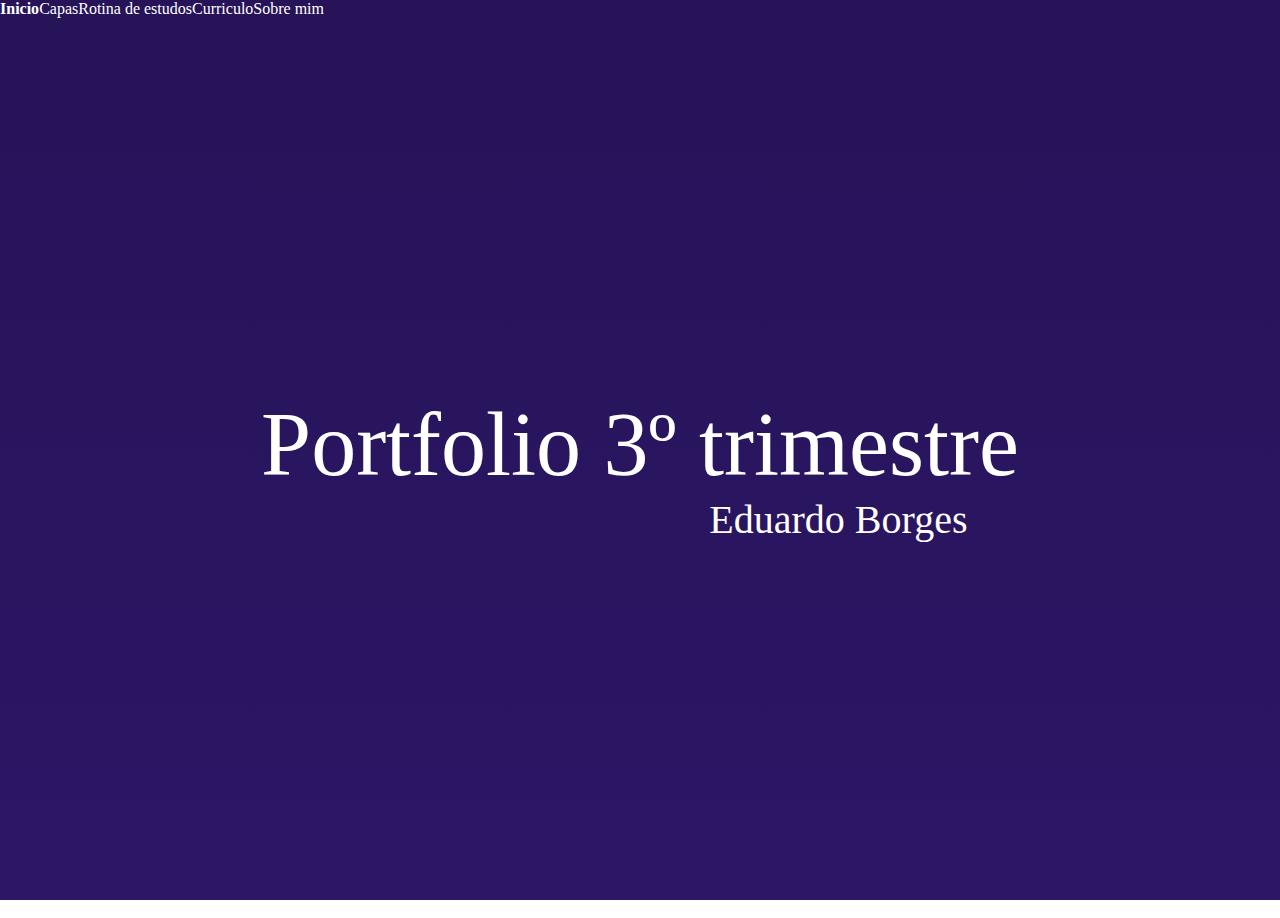
==== index.html @ 1d3f3b94 "first commit" ====
<!DOCTYPE html>
<html lang="pt-br">
  <head>
    <meta charset="UTF-8" />
    <meta name="viewport" content="width=device-width, initial-scale=1.0" />
    <title>Inicio</title>
    <link rel="stylesheet" href="style.css" />
  </head>
  <body>
    <header>
        <nav class="navbar">
            <p><b>Inicio</b></p>
            <p>Capas</p>
            <p>Rotina de estudos</p>
            <p>Curriculo</p>
            <p>Sobre mim</p>
        </nav>
    </header>
    <div class="titulo-principal">
      <p id="title-index" >Portfolio 3º trimestre</p>
      <p id="nome-title" >Eduardo Borges</p >
    </div>
  </body>
</html>
---- style.css ----
*{
    margin: 0; 
}
body{
    background-image: linear-gradient(#261358, #2D1666);
    background-repeat: no-repeat;
    height: 100vh;
    background-size: cover;
    color: #ffff;
}
.titulo-principal{
    display: flex;
    flex-direction: column;
    text-align: center;
    height: 100vh;
    
    justify-content: center;
    align-items: center;
    margin: auto;
}
#title-index{
    font-size: 90px;
}
#nome-title{
    font-size: 40px;
    text-align: end;
    margin-left: 31%;
}
.navbar{
    display: flex;
    flex-direction: row;
}
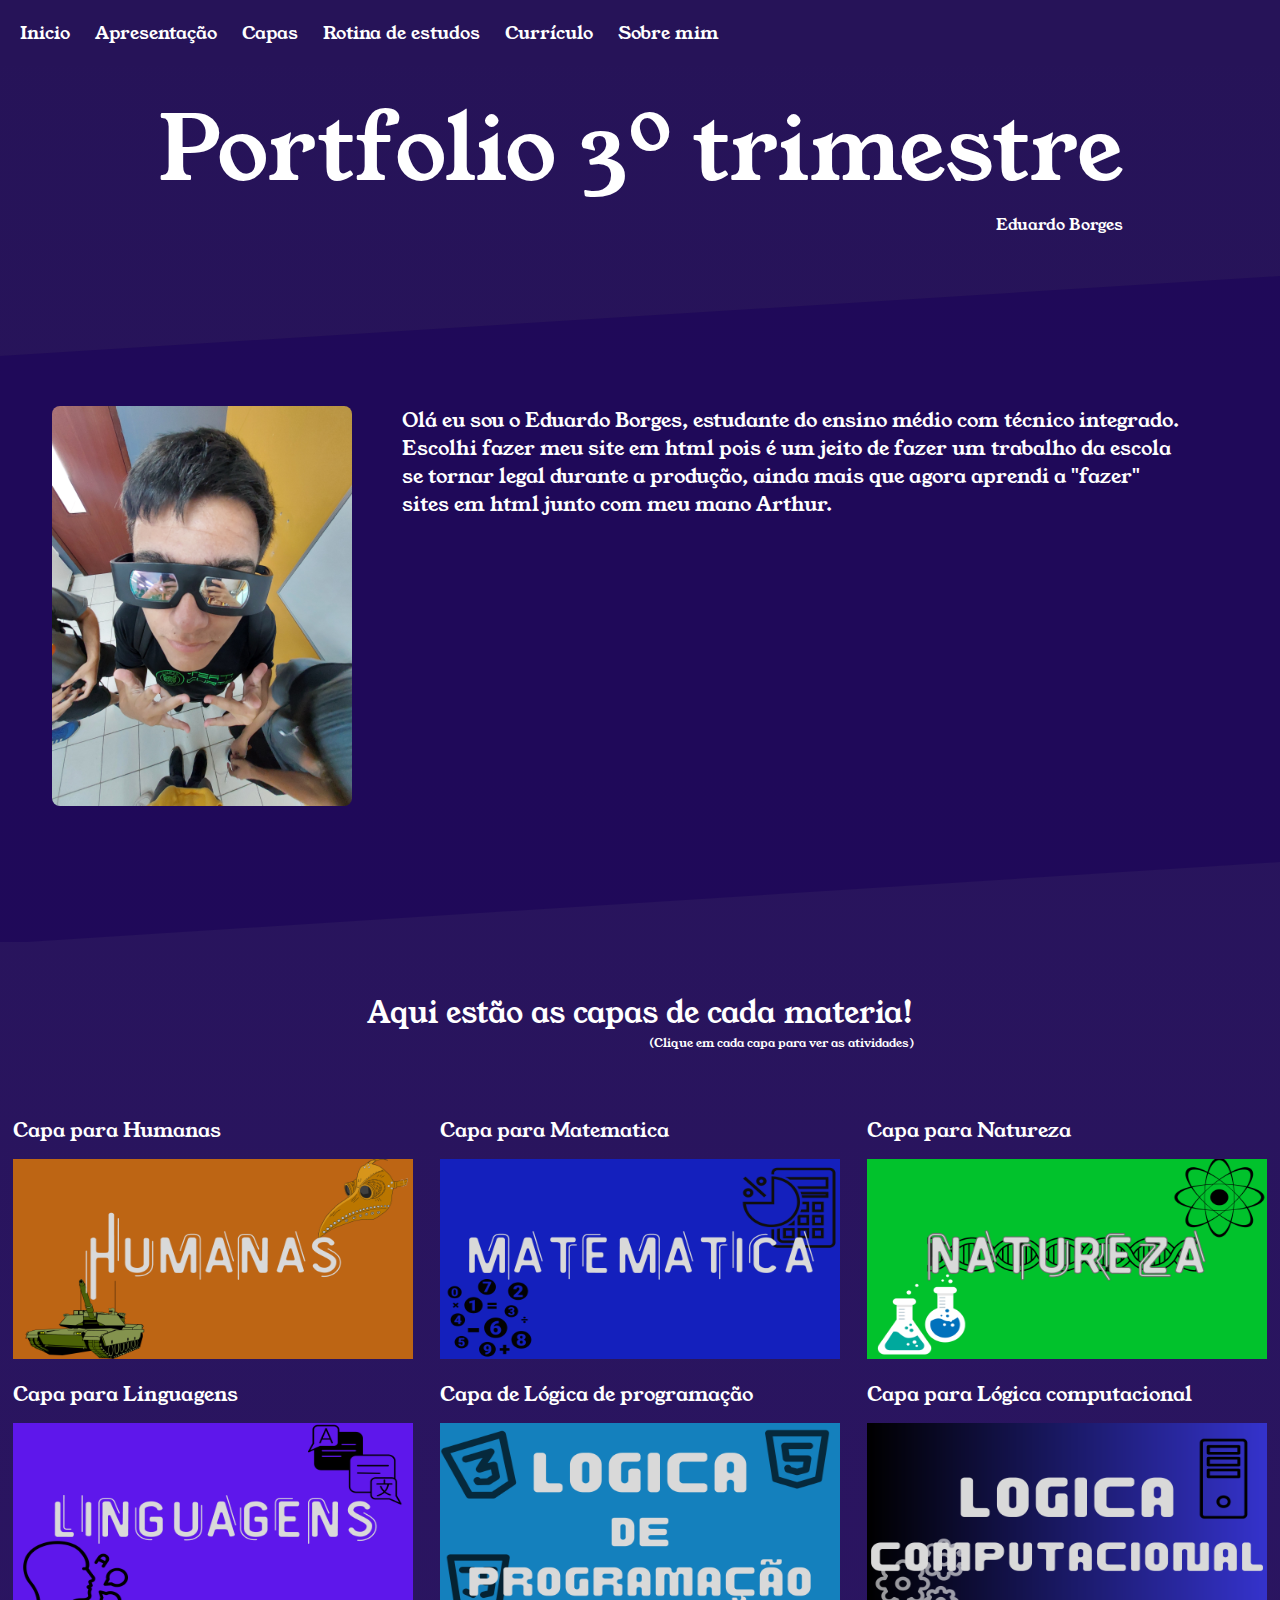
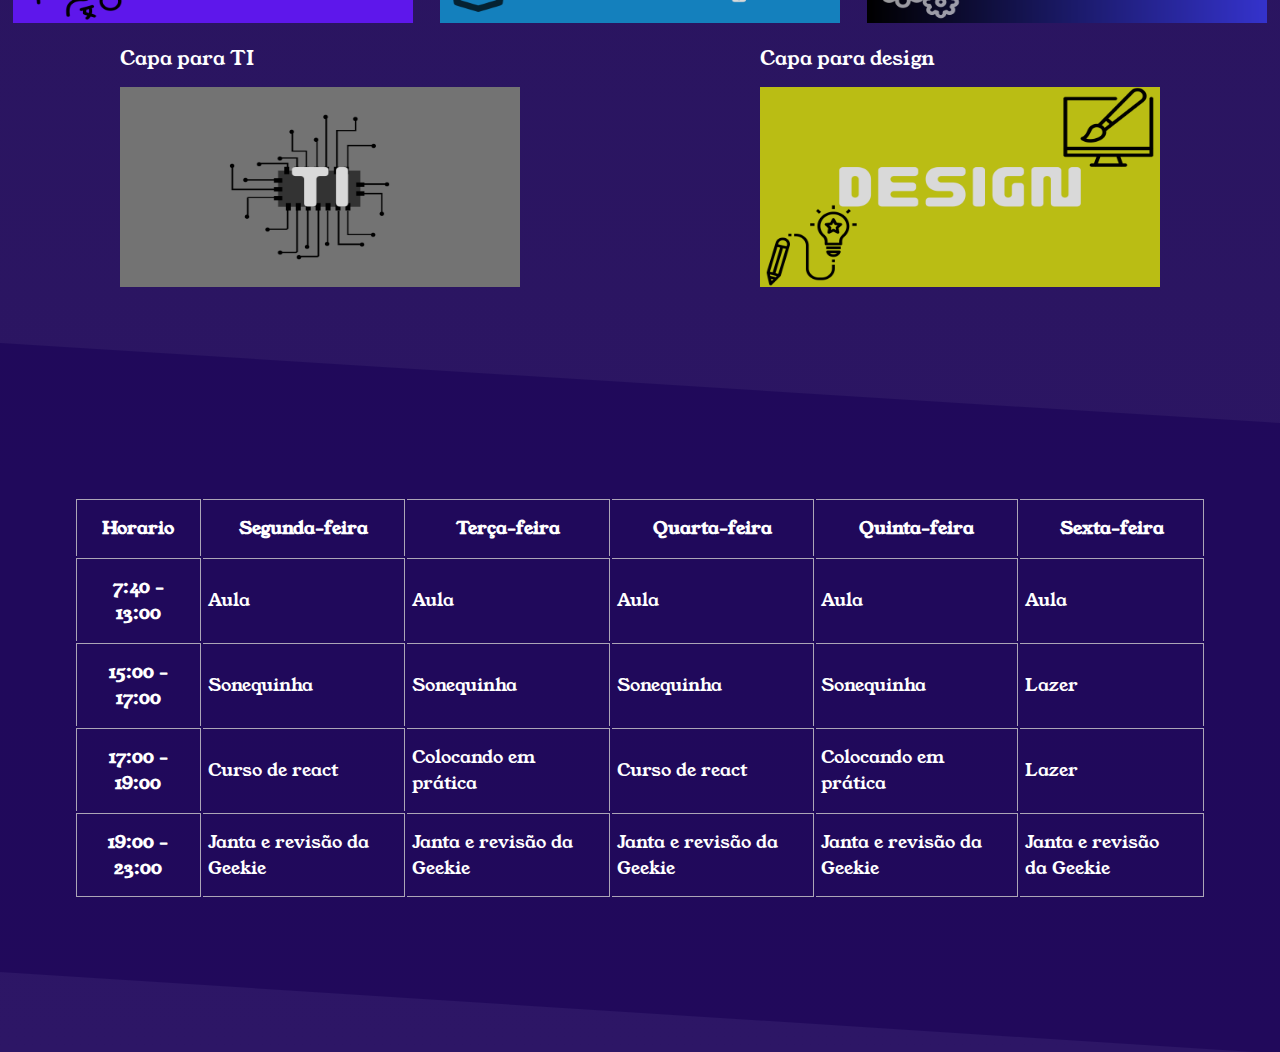
==== commit 34b36d09: "esqueleto pronto" ====
--- a/index.html
+++ b/index.html
@@ -4,21 +4,154 @@
     <meta charset="UTF-8" />
     <meta name="viewport" content="width=device-width, initial-scale=1.0" />
     <title>Inicio</title>
-    <link rel="stylesheet" href="style.css" />
+    <link rel="stylesheet" href="./css/style.css" />
   </head>
   <body>
     <header>
-        <nav class="navbar">
-            <p><b>Inicio</b></p>
-            <p>Capas</p>
-            <p>Rotina de estudos</p>
-            <p>Curriculo</p>
-            <p>Sobre mim</p>
-        </nav>
+      <nav class="navbar">
+        <p><a href="#">Inicio</a></p>
+        <p><a href="#apresentacao">Apresentação</a></p>
+        <p><a href="#capa">Capas</a></p>
+        <p><a href="#rotina">Rotina de estudos</a></p>
+        <p><a href="#">Currículo</a></p>
+        <p><a href="#">Sobre mim</a></p>
+      </nav>
     </header>
     <div class="titulo-principal">
-      <p id="title-index" >Portfolio 3º trimestre</p>
-      <p id="nome-title" >Eduardo Borges</p >
+      <p id="title-index">Portfolio 3º trimestre</p>
+      <p id="nome-title">Eduardo Borges</p>
     </div>
+    <div class="triangle-bottom-right"></div>
+    <div class="bg-triangulo">
+    <div id="apresentacao">
+      <div >
+        <p>
+          Olá eu sou o Eduardo Borges, estudante do ensino médio com técnico
+          integrado. <br />
+          Escolhi fazer meu site em html pois é um jeito de fazer um trabalho da
+          escola <br />
+          se tornar legal durante a produção, ainda mais que agora aprendi a
+          "fazer" <br />sites em html junto com meu mano Arthur.
+        </p>
+      </div>
+      
+      <div>
+        <img
+          id="minha_foto"
+          src="\img\minha_foto.jpg"
+          height="400"
+          width="300"
+        />
+      </div>
+    </div>
+  </div>
+  <div class="triangle-top-left"></div>
+  <div id="capa">
+    <div class="titulo_capa">
+      <p>Aqui estão as capas de cada materia!</p>
+      <p id="subtitulo"> (Clique em cada capa para ver as atividades) </p>
+    </div>
+    <div class="box">
+      <div>
+        <p>Capa para Humanas</p>
+        <img src="\img\humanas.png" id="capas" height="200" width="400" />
+      </div>
+      <div>
+        <p>Capa para Matematica</p>
+        <img src="\img\matematica.png" id="capas" height="200" width="400" />
+      </div>
+      <div>
+        <p>Capa para Natureza</p>
+        <img src="\img\natureza.png" id="capas" height="200" width="400" />
+      </div>
+    </div>
+    <div class="box">
+      <div>
+        <p id="linguagens">Capa para Linguagens</p>
+        <img src="\img\linguagens.png" id="capas" height="200" width="400" />
+      </div>
+      <div>
+        <p>Capa de Lógica de programação</p>
+        <img
+          src="\img\logica_program.png"
+          id="capas"
+          height="200"
+          width="400"
+        />
+      </div>
+      <div>
+        <p>Capa para Lógica computacional</p>
+        <img src="\img\logica_cpu.png" id="capas" height="200" width="400" />
+      </div>
+    </div>
+
+    <div class="box">
+      <div id="ultima">
+        <p>Capa para TI</p>
+        <img src="\img\ti.png" id="capas" height="200" width="400" />
+      </div>
+      <div>
+        <p>Capa para design</p>
+        <img src="\img\design.png" id="capas" height="200" width="400" />
+      </div>
+    </div>
+  </div>
+  <div class="triangle-bottom-left"></div>
+    <div class="bg-triangulo">
+    <div class="tabela" id="rotina">
+      <table>
+        <thead>
+          <tr>
+            <th id="horario">Horario</th>
+            <th id="dia">Segunda-feira</th>
+            <th id="dia" >Terça-feira</th>
+            <th id="dia" >Quarta-feira</th>
+            <th id="dia" >Quinta-feira</th>
+            <th id="dia" >Sexta-feira</th>
+          </tr>
+        </thead>
+        <tbody>
+          <tr>
+            <th >7:40 - 13:00</th>
+            <td >Aula</td>
+            <td >Aula</td>
+            <td >Aula</td>
+            <td >Aula</td>
+            <td class="conteudo">Aula</td>
+          </tr>
+          <tr>
+            <th >15:00 - 17:00</th>
+            <td >Sonequinha</td>
+            <td >Sonequinha</td>
+            <td >Sonequinha</td>
+            <td >Sonequinha</td>
+            <td class="conteudo">Lazer</td>
+          </tr>
+          <tr>
+            <th >17:00 - 19:00</th>
+            <td >Curso de react</td>
+            <td >Colocando em prática</td>
+            <td >Curso de react</td>
+            <td >Colocando em prática</td>
+            <td class="conteudo">Lazer</td>
+          </tr>
+          <tr>
+            <th class="horas" >19:00 - 23:00</th>
+            <td id="conteudo" >Janta e revisão da Geekie</td>
+            <td id="conteudo" >Janta e revisão da Geekie</td>
+            <td id="conteudo" >Janta e revisão da Geekie</td>
+            <td id="conteudo" >Janta e revisão da Geekie</td>
+            <td id="conteudo" >Janta e revisão da Geekie</td>
+          </tr>
+        </tbody>
+      </table>
+    </div>
+  </div>
+
+  <div class="triangle-top-rigth"></div>
+  
+  
+  
+    
   </body>
 </html>
--- a/css/style.css
+++ b/css/style.css
@@ -0,0 +1,61 @@
+@import url('https://fonts.googleapis.com/css2?family=Young+Serif&display=swap');
+@import url(rotina.css);
+@import url(util.css);
+@import url(capas.css);
+@import url(triangulos.css);
+body{
+    font-family: 'Young Serif', serif;
+    background-image: linear-gradient(#261358, #2D1666);
+    background-repeat: no-repeat;
+    height: 100%;
+    background-size: cover;
+    color: #ffff;
+    width: 100vw;
+    overflow-x: hidden;
+}
+.titulo-principal{
+    font-family: 'Young Serif', serif;
+    text-align: center;
+    width: fit-content;
+    
+    margin: 20px auto 40px auto;
+}
+#apresentacao{
+    display: flex;
+    flex-direction: row-reverse;
+    width: fit-content;
+    margin: 0 auto  ;
+
+}
+#apresentacao img {
+    margin-right: 20%;
+    border-radius: 8px;
+}
+#apresentacao p {
+   font-size: 20px;
+   margin: 0 50px;
+}
+#title-index{
+    font-size: 90px;
+    
+}
+#nome-title{
+    font-family: 'Young Serif', serif;
+    text-align: end;
+}
+
+.navbar{
+    background-color: #261358;
+    display: flex;
+    flex-direction: row;
+    
+}
+nav p {
+    margin: 20px 5px 20px 20px;
+    font-size: 18px;
+}
+header{
+    position: sticky;
+    top: 0;
+
+}
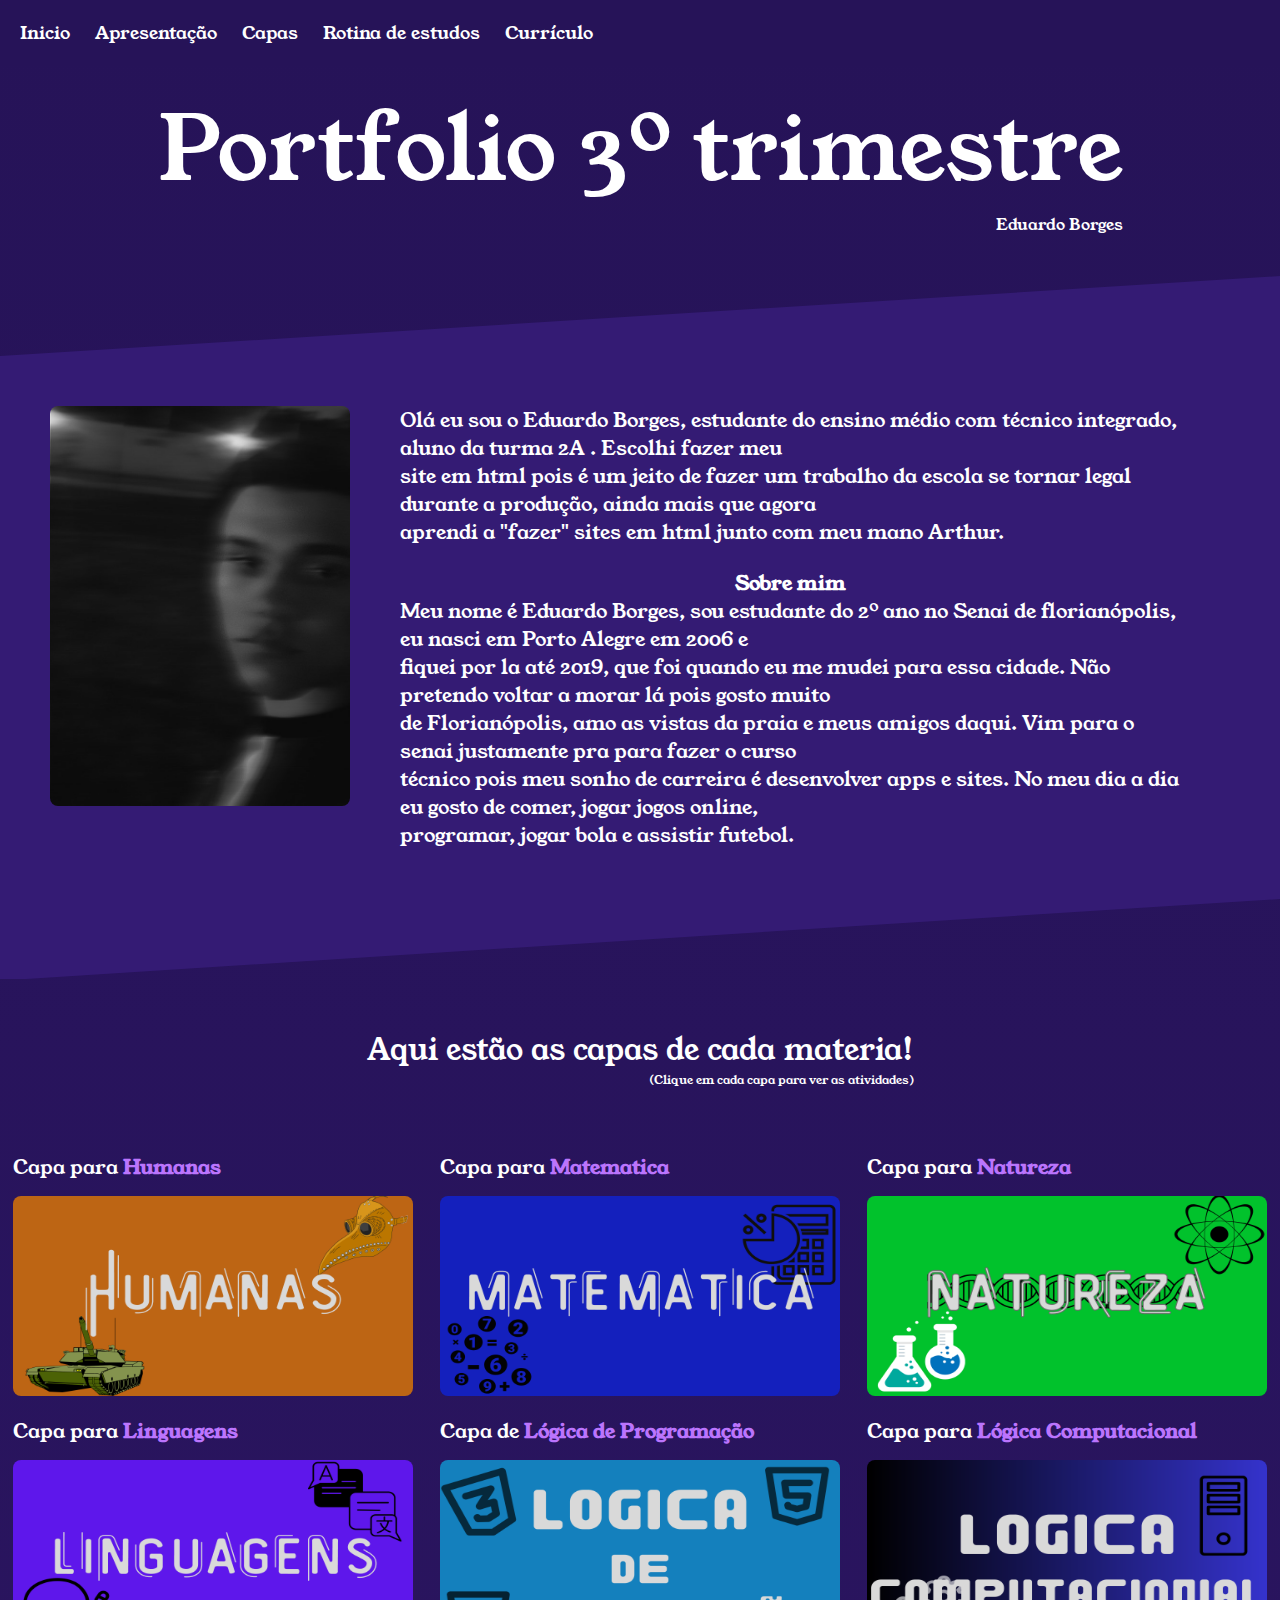
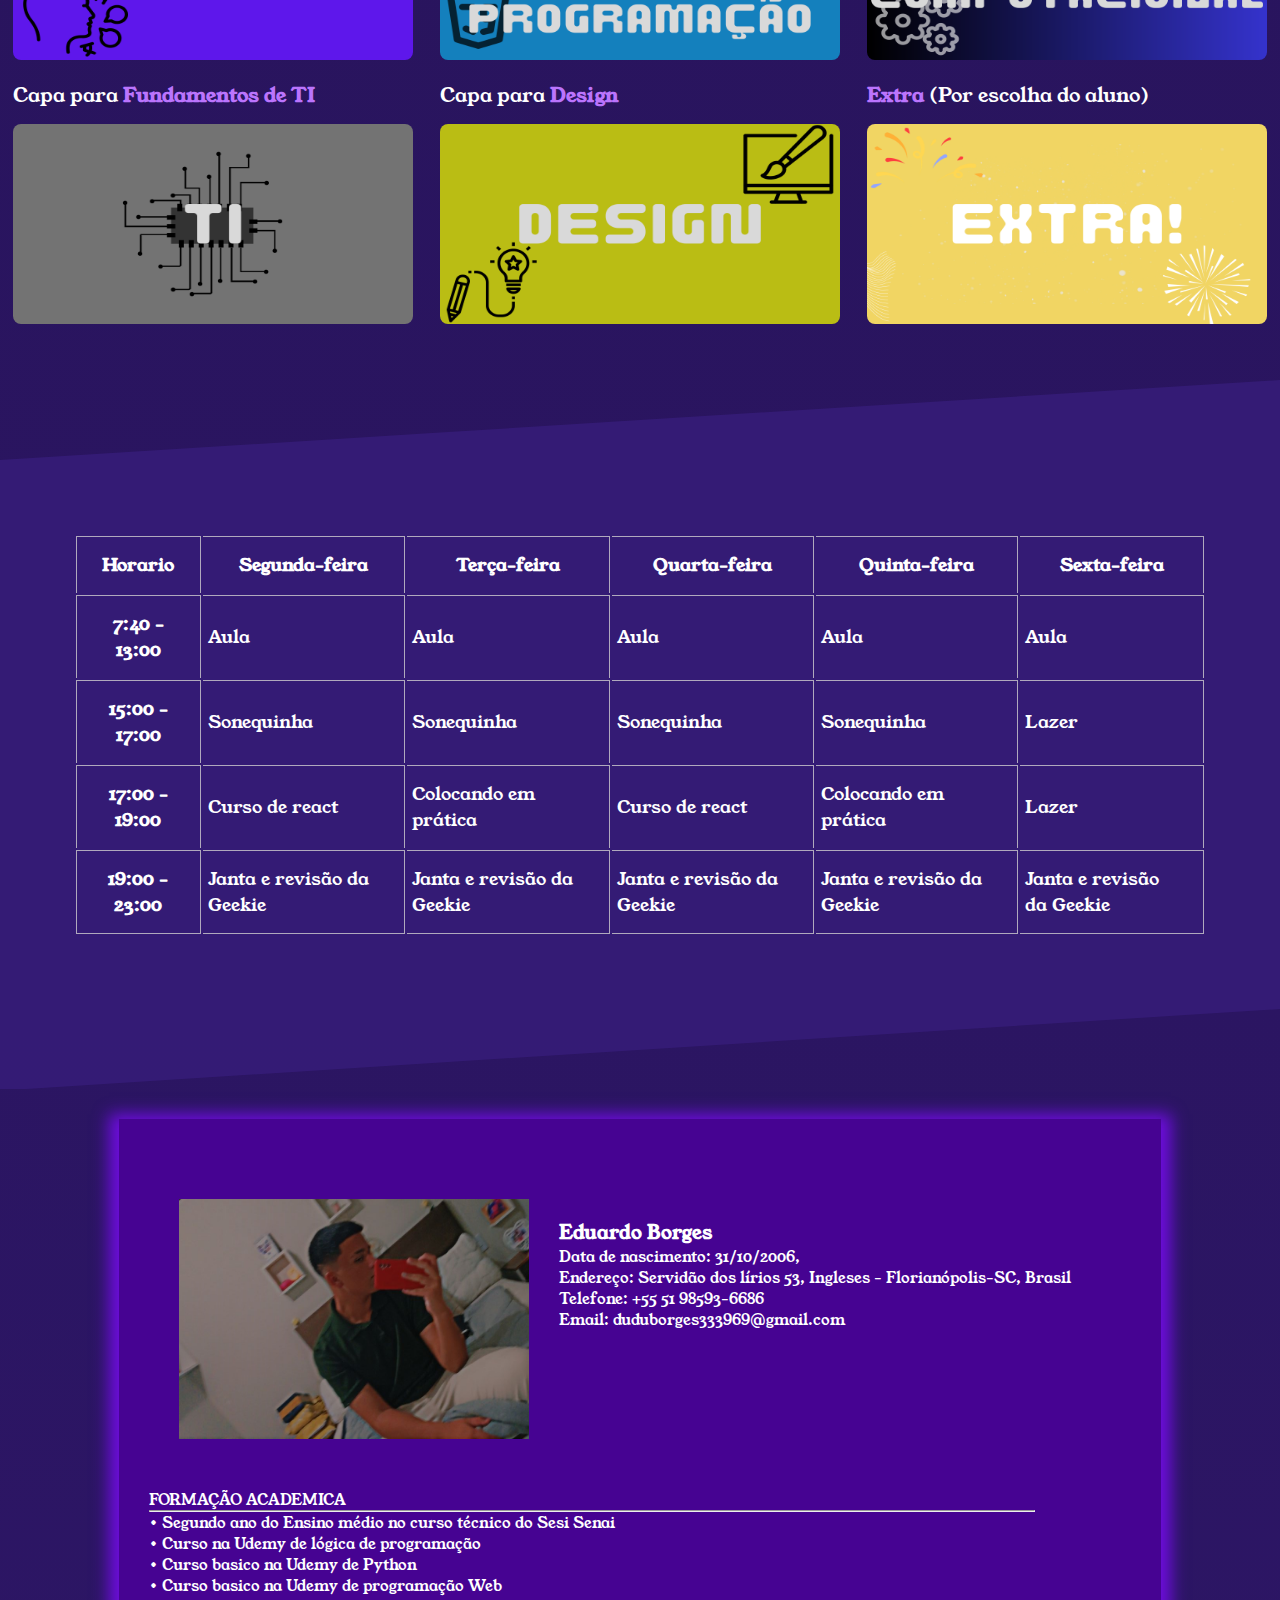
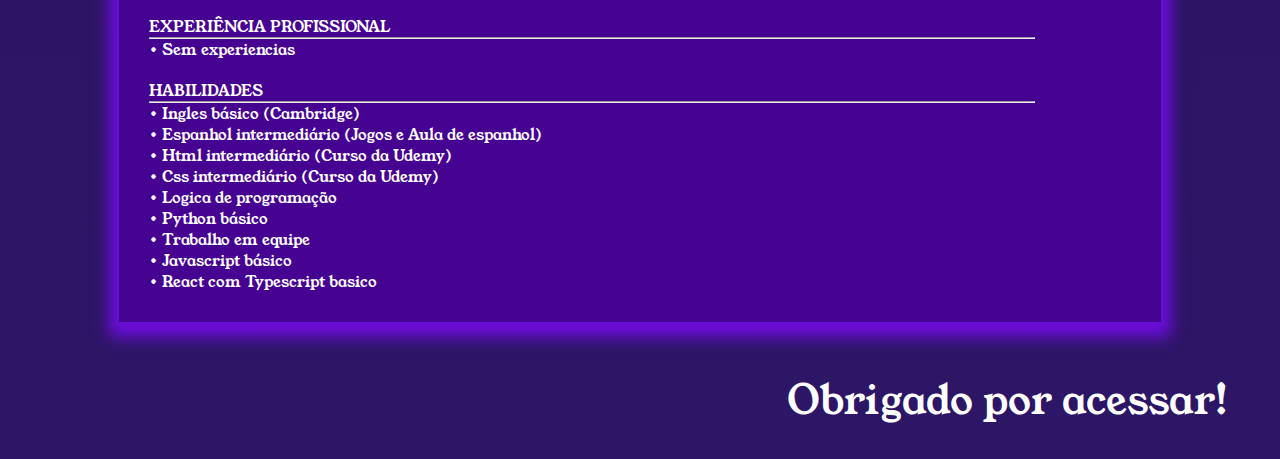
==== commit 6541389a: "falta so os trabalhos" ====
--- a/index.html
+++ b/index.html
@@ -1,51 +1,70 @@
 <!DOCTYPE html>
 <html lang="pt-br">
-  <head>
-    <meta charset="UTF-8" />
-    <meta name="viewport" content="width=device-width, initial-scale=1.0" />
-    <title>Inicio</title>
-    <link rel="stylesheet" href="./css/style.css" />
-  </head>
-  <body>
-    <header>
-      <nav class="navbar">
-        <p><a href="#">Inicio</a></p>
-        <p><a href="#apresentacao">Apresentação</a></p>
-        <p><a href="#capa">Capas</a></p>
-        <p><a href="#rotina">Rotina de estudos</a></p>
-        <p><a href="#">Currículo</a></p>
-        <p><a href="#">Sobre mim</a></p>
-      </nav>
-    </header>
-    <div class="titulo-principal">
-      <p id="title-index">Portfolio 3º trimestre</p>
-      <p id="nome-title">Eduardo Borges</p>
-    </div>
-    <div class="triangle-bottom-right"></div>
-    <div class="bg-triangulo">
+
+<head>
+  <meta charset="UTF-8" />
+  <meta name="viewport" content="width=device-width, initial-scale=1.0" />
+  <title>Portfolio 3º Trimestre</title>
+  <link rel="stylesheet" href="./css/style.css" />
+</head>
+
+<body>
+  <header>
+    <nav class="navbar">
+      <p><a href="#">Inicio</a></p>
+      <p><a href="#apresentacao">Apresentação</a></p>
+      <p><a href="#capa">Capas</a></p>
+      <p><a href="#rotina">Rotina de estudos</a></p>
+      <p><a href="#curriculo">Currículo</a></p>
+
+    </nav>
+  </header>
+  <div class="titulo-principal">
+    <p id="title-index">Portfolio 3º trimestre</p>
+    <p id="nome-title">Eduardo Borges</p>
+  </div>
+  <div class="triangle-bottom-right"></div>
+  <div class="bg-triangulo">
     <div id="apresentacao">
-      <div >
+      <div>
         <p>
           Olá eu sou o Eduardo Borges, estudante do ensino médio com técnico
-          integrado. <br />
-          Escolhi fazer meu site em html pois é um jeito de fazer um trabalho da
-          escola <br />
-          se tornar legal durante a produção, ainda mais que agora aprendi a
-          "fazer" <br />sites em html junto com meu mano Arthur.
+          integrado, aluno da turma 2A .
+          Escolhi fazer meu <br>site em html pois é um jeito de fazer um trabalho da
+          escola
+          se tornar legal durante a produção, ainda mais que agora <br>aprendi a
+          "fazer" sites em html junto com meu mano Arthur.
         </p>
-      </div>
-      
-      <div>
-        <img
-          id="minha_foto"
-          src="\img\minha_foto.jpg"
-          height="400"
-          width="300"
-        />
-      </div>
-    </div>
+        <br>
+        <p id="bold-sobre"> <b>Sobre mim</b></p>
+
+        <p>
+          Meu nome é Eduardo Borges, sou estudante do 2º ano no Senai de florianópolis,
+          eu nasci em Porto Alegre em 2006 e <br>fiquei por la até 2019, que foi quando eu me mudei para essa cidade.
+          Não pretendo voltar a morar lá pois gosto muito <br>de Florianópolis, amo as vistas da praia e meus amigos
+          daqui.
+          Vim para o senai justamente pra para fazer o curso <br> técnico pois meu sonho de carreira é desenvolver
+          apps
+          e sites.
+          No meu dia a dia eu gosto de comer, jogar jogos online, <br>programar, jogar bola e assistir futebol.
+        </p>
+      </div>
+
+      <div>
+        <img id="minha_foto" src="\img\foto_sobremim.jpg" height="400" width="300" />
+      </div>
+    </div>
+
+
+
+
+
+
+
+  </div>
   </div>
   <div class="triangle-top-left"></div>
+
   <div id="capa">
     <div class="titulo_capa">
       <p>Aqui estão as capas de cada materia!</p>
@@ -53,105 +72,183 @@
     </div>
     <div class="box">
       <div>
-        <p>Capa para Humanas</p>
-        <img src="\img\humanas.png" id="capas" height="200" width="400" />
-      </div>
-      <div>
-        <p>Capa para Matematica</p>
-        <img src="\img\matematica.png" id="capas" height="200" width="400" />
-      </div>
-      <div>
-        <p>Capa para Natureza</p>
-        <img src="\img\natureza.png" id="capas" height="200" width="400" />
+        <a href="./pages/humanas.html">
+
+          <p>Capa para <b>Humanas</b></p>
+          <img src="\img\humanas.png" id="capas" height="200" width="400" />
+        </a>
+      </div>
+      <div>
+        <a href="./pages/matematica.html">
+
+          <p>Capa para <b>Matematica</b></p>
+          <img src="\img\matematica.png" id="capas" height="200" width="400" />
+        </a>
+      </div>
+      <div><a href="./pages/natureza.html">
+          <p>Capa para <b>Natureza</b></p>
+          <img src="\img\natureza.png" id="capas" height="200" width="400" />
+        </a>
       </div>
     </div>
     <div class="box">
       <div>
-        <p id="linguagens">Capa para Linguagens</p>
-        <img src="\img\linguagens.png" id="capas" height="200" width="400" />
-      </div>
-      <div>
-        <p>Capa de Lógica de programação</p>
-        <img
-          src="\img\logica_program.png"
-          id="capas"
-          height="200"
-          width="400"
-        />
-      </div>
-      <div>
-        <p>Capa para Lógica computacional</p>
-        <img src="\img\logica_cpu.png" id="capas" height="200" width="400" />
+        <a href="./pages/linguagens.html">
+          <p id="linguagens">Capa para <b>Linguagens</b></p>
+          <img src="\img\linguagens.png" id="capas" height="200" width="400" />
+        </a>
+      </div>
+      <div>
+        <a href="./pages/tecnico.html">
+
+          <p>Capa de <b>Lógica de Programação</b></p>
+          <img src="\img\logica_program.png" id="capas" height="200" width="400" />
+        </a>
+      </div>
+      <div>
+        <a href="./pages/tecnico.html">
+
+          <p>Capa para <b>Lógica Computacional</b></p>
+          <img src="\img\logica_cpu.png" id="capas" height="200" width="400" />
+        </a>
       </div>
     </div>
 
     <div class="box">
       <div id="ultima">
-        <p>Capa para TI</p>
-        <img src="\img\ti.png" id="capas" height="200" width="400" />
-      </div>
-      <div>
-        <p>Capa para design</p>
-        <img src="\img\design.png" id="capas" height="200" width="400" />
-      </div>
-    </div>
-  </div>
-  <div class="triangle-bottom-left"></div>
-    <div class="bg-triangulo">
+        <a href="./pages/tecnico.html">
+
+          <p>Capa para <b>Fundamentos de TI</b></p>
+          <img src="\img\ti.png" id="capas" height="200" width="400" />
+        </a>
+      </div>
+      <div>
+        <a href="./pages/tecnico.html">
+
+          <p>Capa para <b>Design</b></p>
+          <img src="\img\design.png" id="capas" height="200" width="400" />
+        </a>
+      </div>
+      <div>
+        <a href="./pages/extra.html">
+          <p><b>Extra</b> (Por escolha do aluno)</p>
+          <img src="\img\extra.png" id="capas" height="200" width="400" />
+        </a>
+      </div>
+    </div>
+  </div>
+  <div class="triangle-bottom-right"></div>
+  <div class="bg-triangulo">
     <div class="tabela" id="rotina">
       <table>
         <thead>
           <tr>
             <th id="horario">Horario</th>
             <th id="dia">Segunda-feira</th>
-            <th id="dia" >Terça-feira</th>
-            <th id="dia" >Quarta-feira</th>
-            <th id="dia" >Quinta-feira</th>
-            <th id="dia" >Sexta-feira</th>
+            <th id="dia">Terça-feira</th>
+            <th id="dia">Quarta-feira</th>
+            <th id="dia">Quinta-feira</th>
+            <th id="dia">Sexta-feira</th>
           </tr>
         </thead>
         <tbody>
           <tr>
-            <th >7:40 - 13:00</th>
-            <td >Aula</td>
-            <td >Aula</td>
-            <td >Aula</td>
-            <td >Aula</td>
+            <th>7:40 - 13:00</th>
+            <td>Aula</td>
+            <td>Aula</td>
+            <td>Aula</td>
+            <td>Aula</td>
             <td class="conteudo">Aula</td>
           </tr>
           <tr>
-            <th >15:00 - 17:00</th>
-            <td >Sonequinha</td>
-            <td >Sonequinha</td>
-            <td >Sonequinha</td>
-            <td >Sonequinha</td>
+            <th>15:00 - 17:00</th>
+            <td>Sonequinha</td>
+            <td>Sonequinha</td>
+            <td>Sonequinha</td>
+            <td>Sonequinha</td>
             <td class="conteudo">Lazer</td>
           </tr>
           <tr>
-            <th >17:00 - 19:00</th>
-            <td >Curso de react</td>
-            <td >Colocando em prática</td>
-            <td >Curso de react</td>
-            <td >Colocando em prática</td>
+            <th>17:00 - 19:00</th>
+            <td>Curso de react</td>
+            <td>Colocando em prática</td>
+            <td>Curso de react</td>
+            <td>Colocando em prática</td>
             <td class="conteudo">Lazer</td>
           </tr>
           <tr>
-            <th class="horas" >19:00 - 23:00</th>
-            <td id="conteudo" >Janta e revisão da Geekie</td>
-            <td id="conteudo" >Janta e revisão da Geekie</td>
-            <td id="conteudo" >Janta e revisão da Geekie</td>
-            <td id="conteudo" >Janta e revisão da Geekie</td>
-            <td id="conteudo" >Janta e revisão da Geekie</td>
+            <th class="horas">19:00 - 23:00</th>
+            <td id="conteudo">Janta e revisão da Geekie</td>
+            <td id="conteudo">Janta e revisão da Geekie</td>
+            <td id="conteudo">Janta e revisão da Geekie</td>
+            <td id="conteudo">Janta e revisão da Geekie</td>
+            <td id="conteudo">Janta e revisão da Geekie</td>
           </tr>
         </tbody>
       </table>
     </div>
   </div>
 
-  <div class="triangle-top-rigth"></div>
-  
-  
-  
-    
-  </body>
-</html>
+  <div class="triangle-top-left"></div>
+
+  <div id="curriculo">
+    <div class="curriculo">
+      <div class="perfil">
+        <img src="\img\foto_curriculo.jpg" width="350" height="240" id="foto_curriculo">
+        <div class="info_curriculo">
+          <p id="nome_curriculo">Eduardo Borges</p>
+          <p>Data de nascimento: 31/10/2006, <b id="idade"></b> </p>
+          <p>Endereço: Servidão dos lírios 53, Ingleses - Florianópolis-SC, Brasil</p>
+          <p>Telefone: +55 51 98593-6686</p>
+          <p>Email: duduborges333969@gmail.com</p>
+        </div>
+      </div>
+
+      <div class="formacao">
+        <p id="titulo_formacao">FORMAÇÃO ACADEMICA</p>
+        <hr style="width:90%;text-align:left;margin-left:0">
+        <div id="info_formacao">
+          <p>• Segundo ano do Ensino médio no curso técnico do Sesi Senai </p>
+
+          <p>• Curso na Udemy de lógica de programação </p>
+
+          <p>• Curso basico na Udemy de Python </p>
+
+          <p>• Curso basico na Udemy de programação Web </p>
+
+        </div>
+        <div class="experiencia_prof">
+          <p id="titulo_experiencia">EXPERIÊNCIA PROFISSIONAL</p>
+          <hr style="width:90%;text-align:left;margin-left:0">
+          <p>• Sem experiencias </p>
+        </div>
+        <div class="habilidades">
+          <p id="titulo_habilidades">HABILIDADES</p>
+          <hr style="width:90%;text-align:left;margin-left:0">
+          <div id="info_habilidades">
+            <p>• Ingles básico (Cambridge)</p>
+            <p>• Espanhol intermediário (Jogos e Aula de espanhol)</p>
+            <p>• Html intermediário (Curso da Udemy)</p>
+            <p>• Css intermediário (Curso da Udemy)</p>
+            <p>• Logica de programação</p>
+            <p>• Python básico </p>
+            <p>• Trabalho em equipe</p>
+            <p>• Javascript básico</p>
+            <p>• React com Typescript basico</p>
+          </div>
+        </div>
+      </div>
+    </div>
+
+    <p style="
+      font-size: 40px;
+      text-align: end;
+      margin-right: 50px;
+      padding-bottom: 30px;
+      "> Obrigado por acessar! </p>
+
+
+
+</body>
+
+</html>--- a/css/style.css
+++ b/css/style.css
@@ -3,7 +3,10 @@
 @import url(util.css);
 @import url(capas.css);
 @import url(triangulos.css);
-body{
+@import url(curriculo.css);
+@import url(sobre.css);
+
+body {
     font-family: 'Young Serif', serif;
     background-image: linear-gradient(#261358, #2D1666);
     background-repeat: no-repeat;
@@ -13,49 +16,63 @@
     width: 100vw;
     overflow-x: hidden;
 }
-.titulo-principal{
+
+li {
+    text-align: center;
+    margin: auto;
+    margin-top: 200px;
+}
+
+.titulo-principal {
     font-family: 'Young Serif', serif;
     text-align: center;
     width: fit-content;
-    
+
     margin: 20px auto 40px auto;
 }
-#apresentacao{
+
+#apresentacao {
     display: flex;
     flex-direction: row-reverse;
     width: fit-content;
-    margin: 0 auto  ;
+    margin: 0 auto;
 
 }
+
 #apresentacao img {
     margin-right: 20%;
     border-radius: 8px;
 }
+
 #apresentacao p {
-   font-size: 20px;
-   margin: 0 50px;
+    font-size: 20px;
+    margin: 0 50px;
 }
-#title-index{
+
+#title-index {
     font-size: 90px;
-    
+
 }
-#nome-title{
+
+#nome-title {
     font-family: 'Young Serif', serif;
     text-align: end;
 }
 
-.navbar{
+.navbar {
     background-color: #261358;
     display: flex;
     flex-direction: row;
-    
+
 }
+
 nav p {
     margin: 20px 5px 20px 20px;
     font-size: 18px;
 }
-header{
+
+header {
     position: sticky;
     top: 0;
 
-}
+}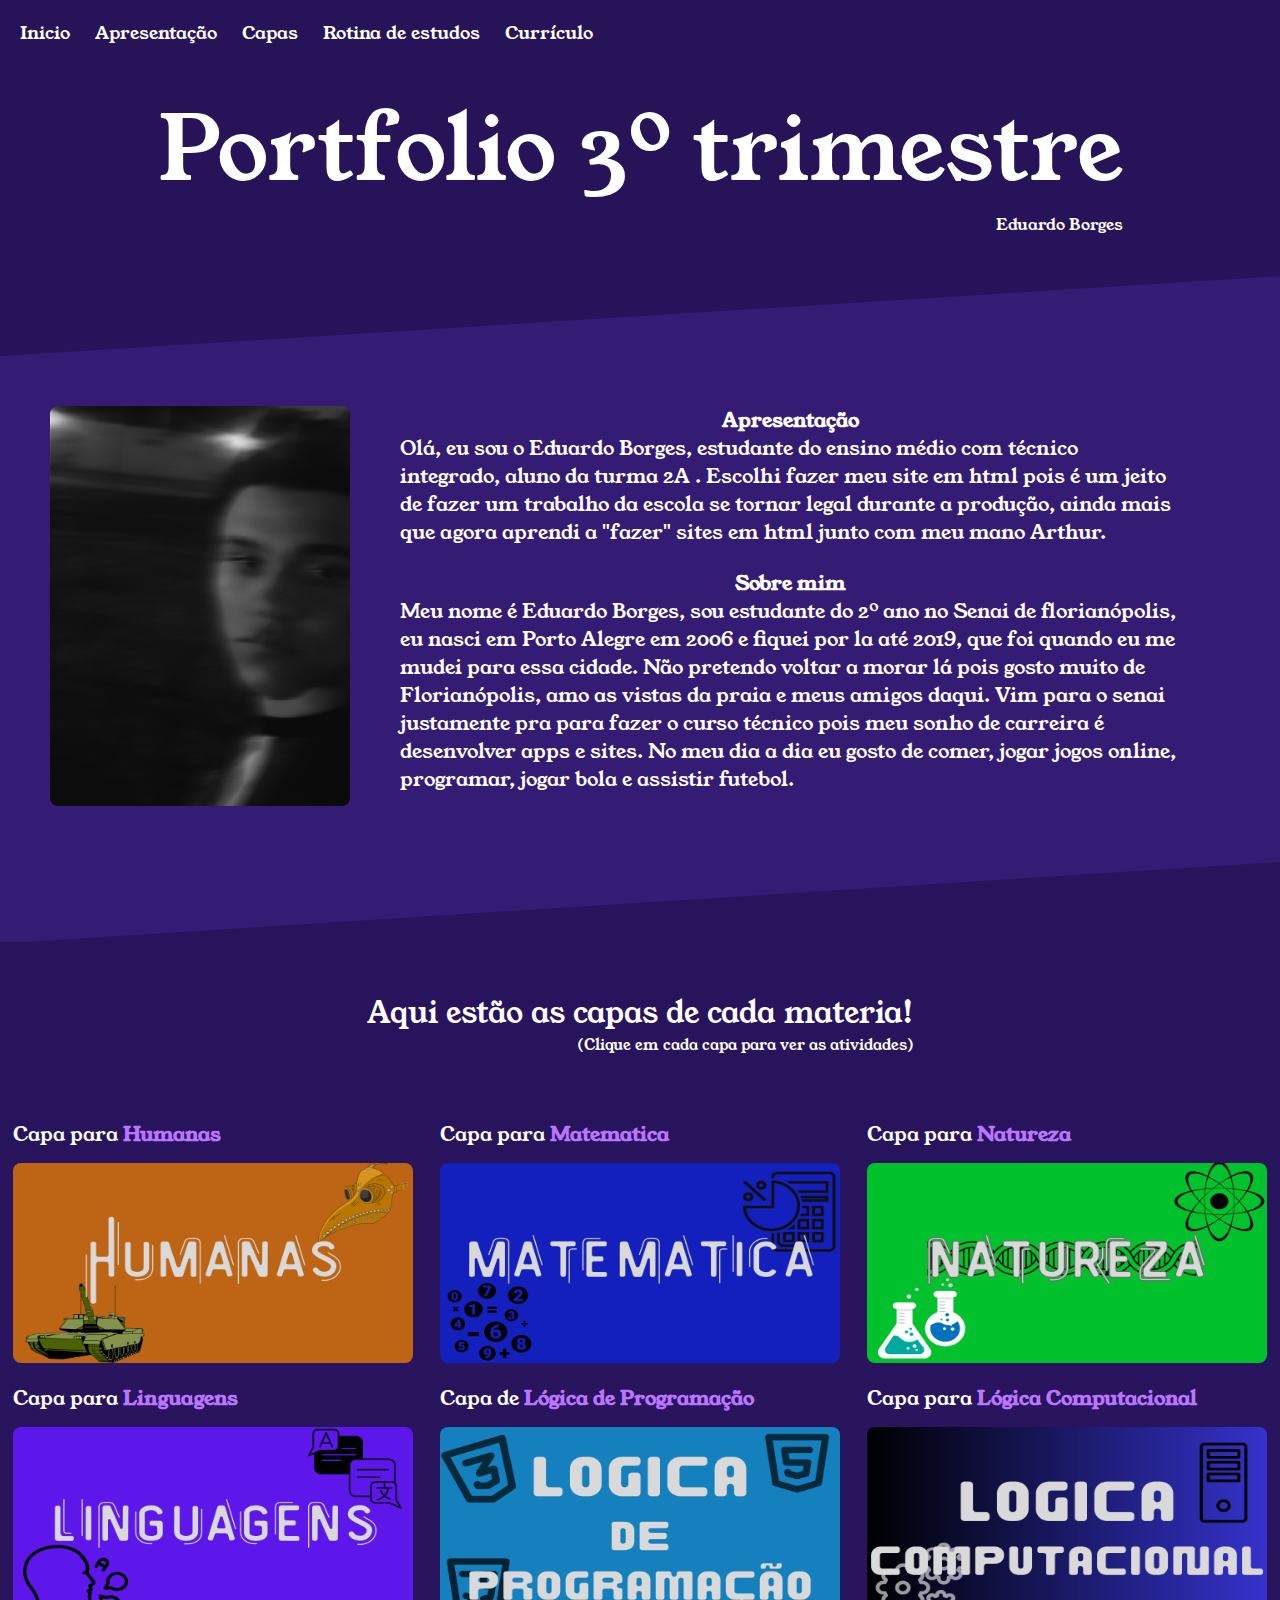
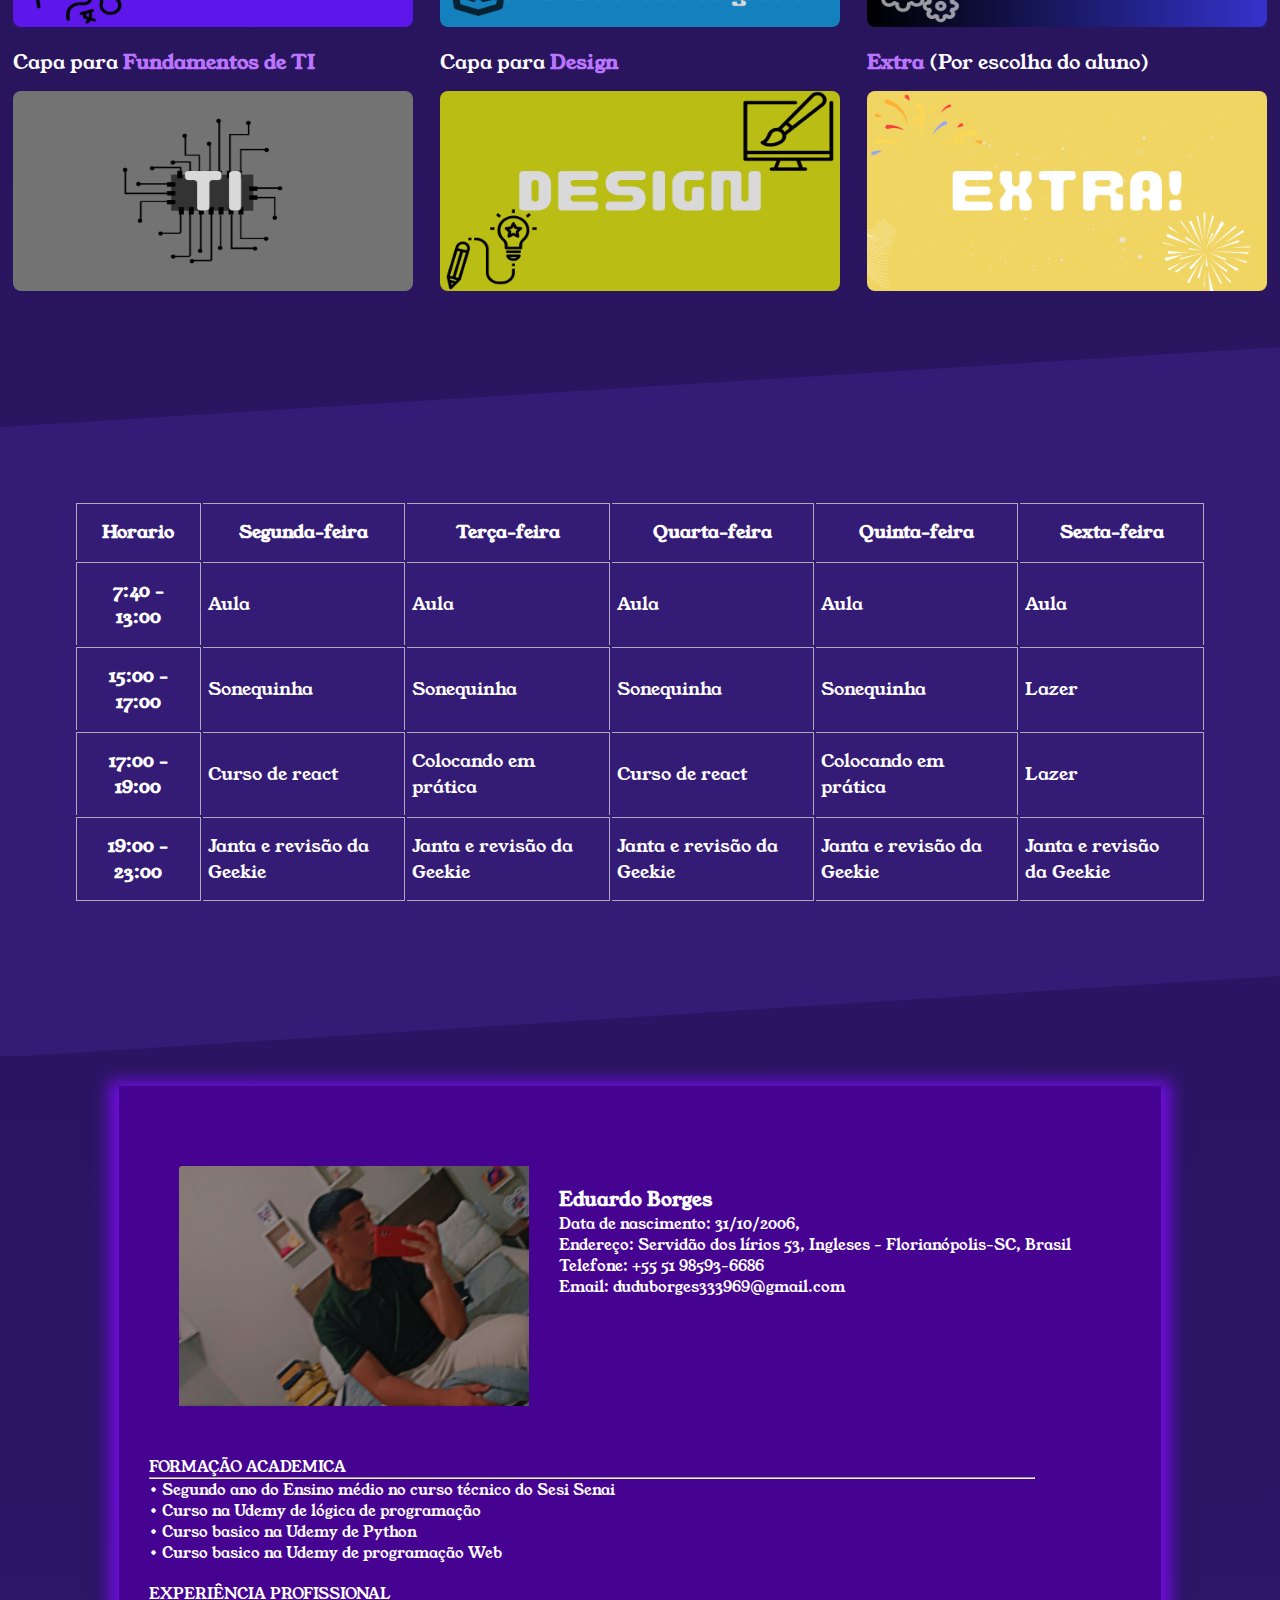
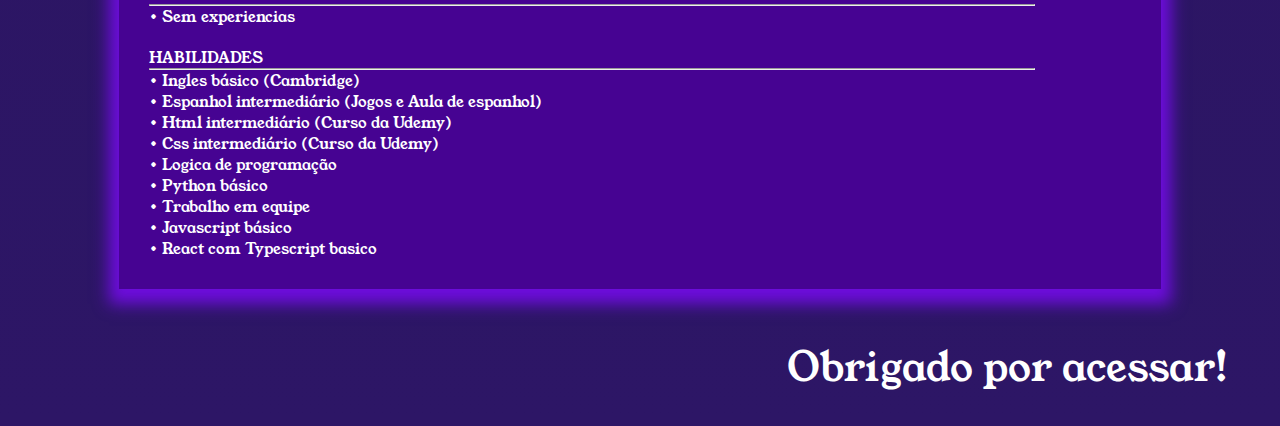
==== commit f87f9b65: "cabo" ====
--- a/index.html
+++ b/index.html
@@ -5,6 +5,7 @@
   <meta charset="UTF-8" />
   <meta name="viewport" content="width=device-width, initial-scale=1.0" />
   <title>Portfolio 3º Trimestre</title>
+  <link rel="icon" href="https://i.pinimg.com/originals/b7/7e/28/b77e2817a29f6499c20e4919f84758ed.png">
   <link rel="stylesheet" href="./css/style.css" />
 </head>
 
@@ -26,32 +27,31 @@
   <div class="triangle-bottom-right"></div>
   <div class="bg-triangulo">
     <div id="apresentacao">
-      <div>
+      <div class="apres_sobre">
+        <p id="bold-sobre"> <b>Apresentação</b></p>
         <p>
-          Olá eu sou o Eduardo Borges, estudante do ensino médio com técnico
-          integrado, aluno da turma 2A .
-          Escolhi fazer meu <br>site em html pois é um jeito de fazer um trabalho da
-          escola
-          se tornar legal durante a produção, ainda mais que agora <br>aprendi a
-          "fazer" sites em html junto com meu mano Arthur.
+          Olá, eu sou o Eduardo Borges, estudante do ensino médio com técnico
+          integrado, aluno da turma 2A . Escolhi fazer meu 
+          site em html pois é um jeito de fazer um trabalho da escola se tornar legal durante a produção, ainda mais que agora
+           aprendi a "fazer" sites em html junto com meu mano Arthur.
         </p>
         <br>
         <p id="bold-sobre"> <b>Sobre mim</b></p>
 
         <p>
           Meu nome é Eduardo Borges, sou estudante do 2º ano no Senai de florianópolis,
-          eu nasci em Porto Alegre em 2006 e <br>fiquei por la até 2019, que foi quando eu me mudei para essa cidade.
-          Não pretendo voltar a morar lá pois gosto muito <br>de Florianópolis, amo as vistas da praia e meus amigos
+          eu nasci em Porto Alegre em 2006 e fiquei por la até 2019, que foi quando eu me mudei para essa cidade.
+          Não pretendo voltar a morar lá pois gosto muito de Florianópolis, amo as vistas da praia e meus amigos
           daqui.
-          Vim para o senai justamente pra para fazer o curso <br> técnico pois meu sonho de carreira é desenvolver
+          Vim para o senai justamente pra para fazer o curso  técnico pois meu sonho de carreira é desenvolver
           apps
           e sites.
-          No meu dia a dia eu gosto de comer, jogar jogos online, <br>programar, jogar bola e assistir futebol.
+          No meu dia a dia eu gosto de comer, jogar jogos online, programar, jogar bola e assistir futebol.
         </p>
       </div>
 
       <div>
-        <img id="minha_foto" src="\img\foto_sobremim.jpg" height="400" width="300" />
+        <img id="minha_foto" src="./img/foto_sobremim.jpg" height="400" width="300" />
       </div>
     </div>
 
@@ -75,19 +75,19 @@
         <a href="./pages/humanas.html">
 
           <p>Capa para <b>Humanas</b></p>
-          <img src="\img\humanas.png" id="capas" height="200" width="400" />
+          <img src="./img/humanas.png" id="capas" height="200" width="400" />
         </a>
       </div>
       <div>
         <a href="./pages/matematica.html">
 
           <p>Capa para <b>Matematica</b></p>
-          <img src="\img\matematica.png" id="capas" height="200" width="400" />
+          <img src="./img/matematica.png" id="capas" height="200" width="400" />
         </a>
       </div>
       <div><a href="./pages/natureza.html">
           <p>Capa para <b>Natureza</b></p>
-          <img src="\img\natureza.png" id="capas" height="200" width="400" />
+          <img src="./img/natureza.png" id="capas" height="200" width="400" />
         </a>
       </div>
     </div>
@@ -95,21 +95,21 @@
       <div>
         <a href="./pages/linguagens.html">
           <p id="linguagens">Capa para <b>Linguagens</b></p>
-          <img src="\img\linguagens.png" id="capas" height="200" width="400" />
+          <img src="./img/linguagens.png" id="capas" height="200" width="400" />
         </a>
       </div>
       <div>
         <a href="./pages/tecnico.html">
 
           <p>Capa de <b>Lógica de Programação</b></p>
-          <img src="\img\logica_program.png" id="capas" height="200" width="400" />
+          <img src="./img/logica_program.png" id="capas" height="200" width="400" />
         </a>
       </div>
       <div>
         <a href="./pages/tecnico.html">
 
           <p>Capa para <b>Lógica Computacional</b></p>
-          <img src="\img\logica_cpu.png" id="capas" height="200" width="400" />
+          <img src="./img/logica_cpu.png" id="capas" height="200" width="400" />
         </a>
       </div>
     </div>
@@ -119,20 +119,20 @@
         <a href="./pages/tecnico.html">
 
           <p>Capa para <b>Fundamentos de TI</b></p>
-          <img src="\img\ti.png" id="capas" height="200" width="400" />
+          <img src="./img/ti.png" id="capas" height="200" width="400" />
         </a>
       </div>
       <div>
         <a href="./pages/tecnico.html">
 
           <p>Capa para <b>Design</b></p>
-          <img src="\img\design.png" id="capas" height="200" width="400" />
+          <img src="./img/design.png" id="capas" height="200" width="400" />
         </a>
       </div>
       <div>
         <a href="./pages/extra.html">
           <p><b>Extra</b> (Por escolha do aluno)</p>
-          <img src="\img\extra.png" id="capas" height="200" width="400" />
+          <img src="./img/extra.png" id="capas" height="200" width="400" />
         </a>
       </div>
     </div>
@@ -194,7 +194,7 @@
   <div id="curriculo">
     <div class="curriculo">
       <div class="perfil">
-        <img src="\img\foto_curriculo.jpg" width="350" height="240" id="foto_curriculo">
+        <img src="./img/foto_curriculo.jpg" width="350" height="240" id="foto_curriculo">
         <div class="info_curriculo">
           <p id="nome_curriculo">Eduardo Borges</p>
           <p>Data de nascimento: 31/10/2006, <b id="idade"></b> </p>
--- a/css/style.css
+++ b/css/style.css
@@ -30,7 +30,9 @@
 
     margin: 20px auto 40px auto;
 }
-
+#apres_sobre{
+    width: min-content +50px;
+}
 #apresentacao {
     display: flex;
     flex-direction: row-reverse;
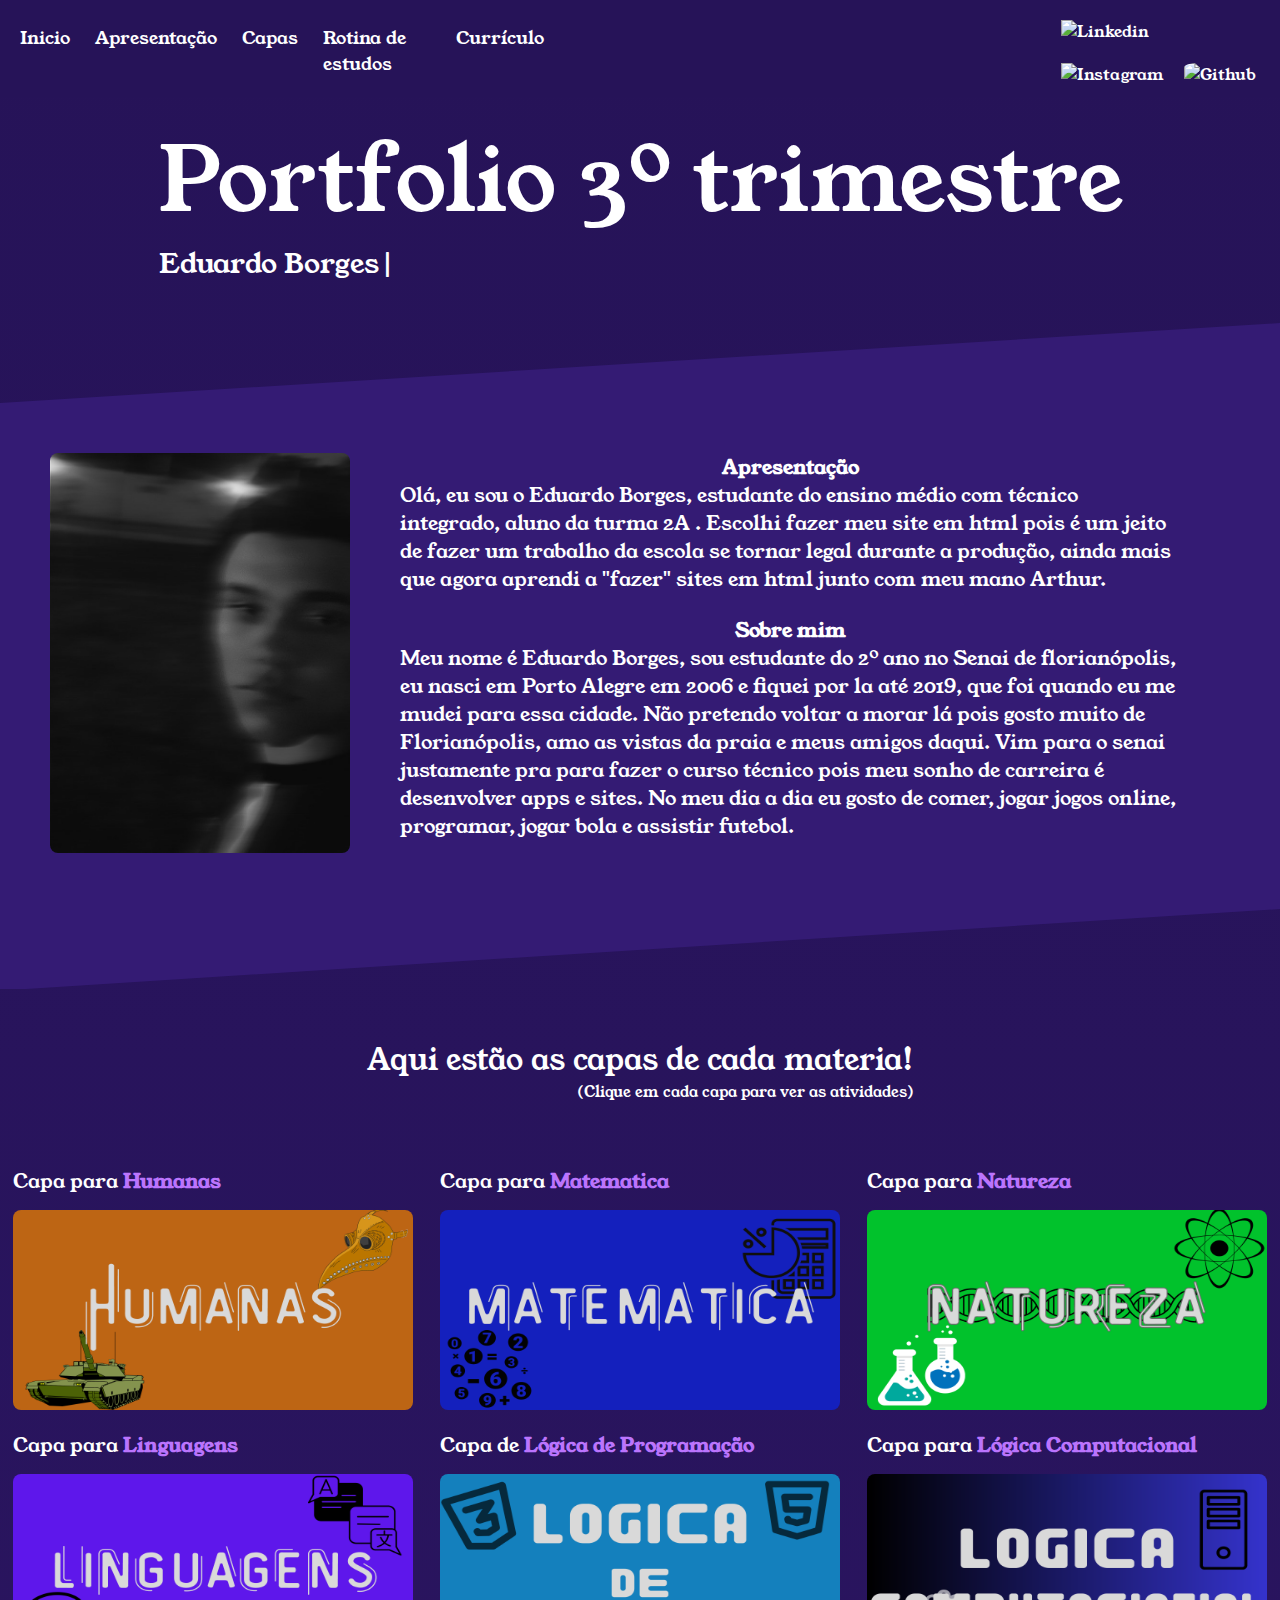
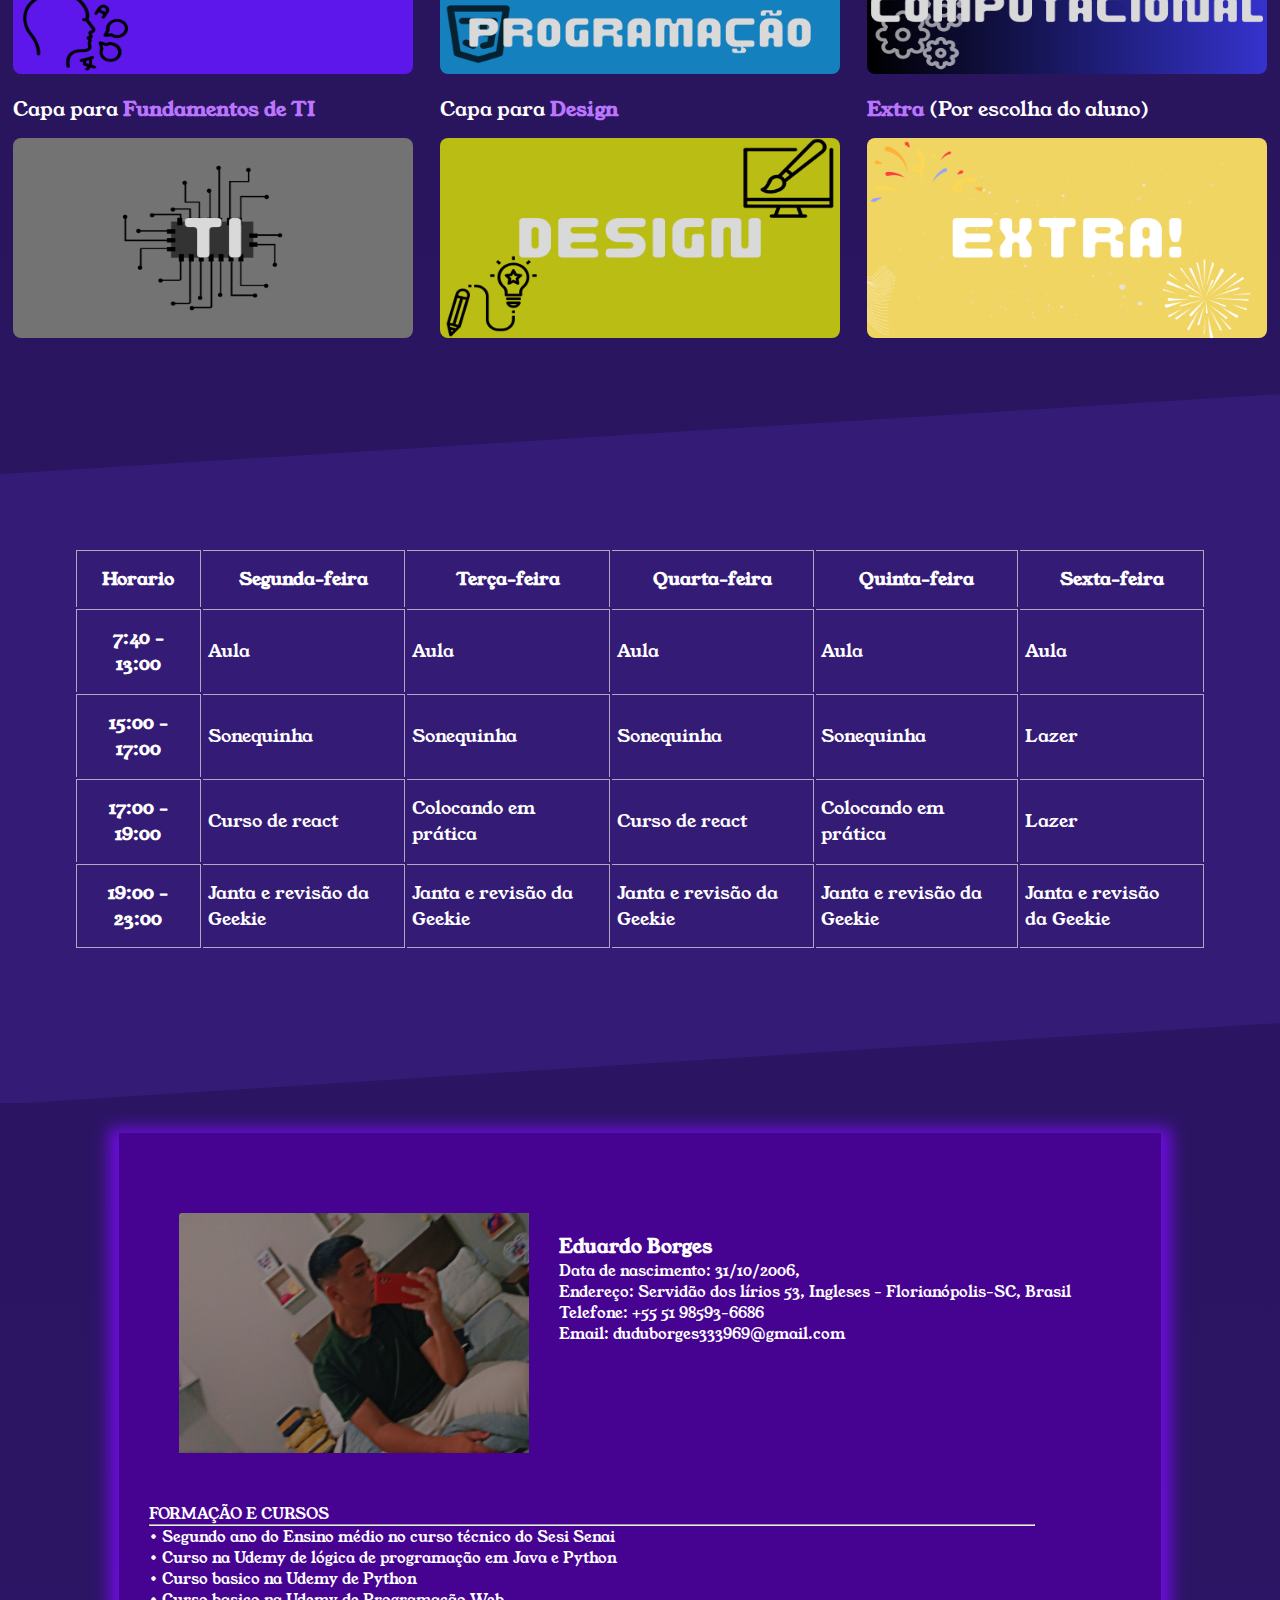
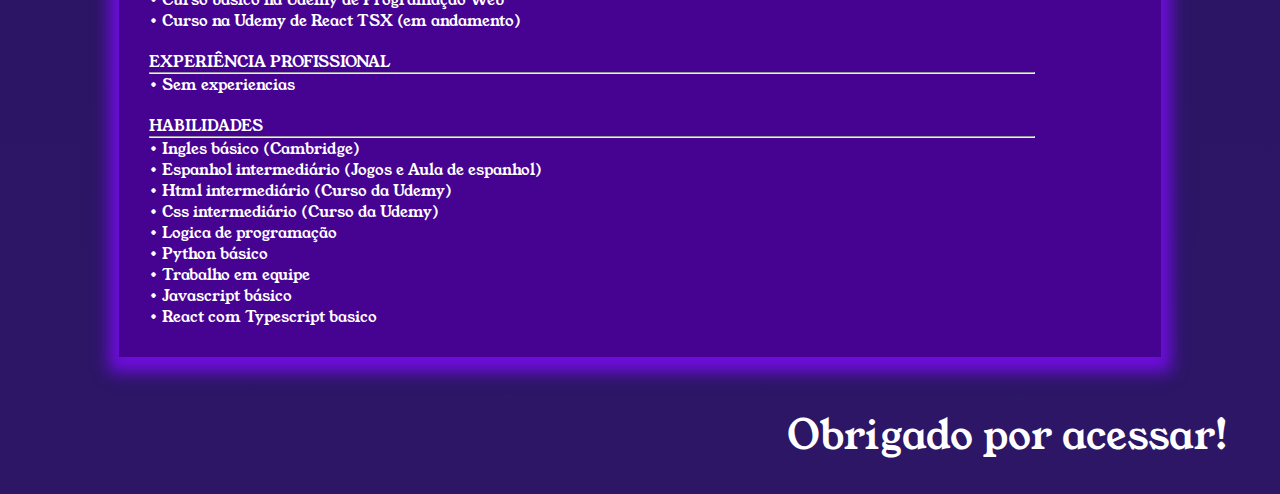
==== commit 37e99947: "ta" ====
--- a/index.html
+++ b/index.html
@@ -17,12 +17,22 @@
       <p><a href="#capa">Capas</a></p>
       <p><a href="#rotina">Rotina de estudos</a></p>
       <p><a href="#curriculo">Currículo</a></p>
+      <div class="icons-navbar">
+        <img onclick="linkd()"  class="redes" id="linkd" src="https://freelogopng.com/images/all_img/1656994981linkedin-icon-png.png"
+          alt="Linkedin" height="40" width="40">
+        
+        <img class="icon" onclick="insta()" id="inst" src="https://imagepng.org/wp-content/uploads/2017/08/instagram-icone-icon-1.png"
+          alt="Instagram" width="40" height="40">
+
+        <img src="https://cdn.pixabay.com/photo/2022/01/30/13/33/github-6980894_1280.png" alt="Github" class="icon" id="git"
+          onclick="github()" height="40" width="40">
+      </div>
 
     </nav>
   </header>
   <div class="titulo-principal">
     <p id="title-index">Portfolio 3º trimestre</p>
-    <p id="nome-title">Eduardo Borges</p>
+    <p id="nome-title">Eduardo Borges<span>|</span></p>
   </div>
   <div class="triangle-bottom-right"></div>
   <div class="bg-triangulo">
@@ -31,9 +41,10 @@
         <p id="bold-sobre"> <b>Apresentação</b></p>
         <p>
           Olá, eu sou o Eduardo Borges, estudante do ensino médio com técnico
-          integrado, aluno da turma 2A . Escolhi fazer meu 
-          site em html pois é um jeito de fazer um trabalho da escola se tornar legal durante a produção, ainda mais que agora
-           aprendi a "fazer" sites em html junto com meu mano Arthur.
+          integrado, aluno da turma 2A . Escolhi fazer meu
+          site em html pois é um jeito de fazer um trabalho da escola se tornar legal durante a produção, ainda mais que
+          agora
+          aprendi a "fazer" sites em html junto com meu mano Arthur.
         </p>
         <br>
         <p id="bold-sobre"> <b>Sobre mim</b></p>
@@ -43,7 +54,7 @@
           eu nasci em Porto Alegre em 2006 e fiquei por la até 2019, que foi quando eu me mudei para essa cidade.
           Não pretendo voltar a morar lá pois gosto muito de Florianópolis, amo as vistas da praia e meus amigos
           daqui.
-          Vim para o senai justamente pra para fazer o curso  técnico pois meu sonho de carreira é desenvolver
+          Vim para o senai justamente pra para fazer o curso técnico pois meu sonho de carreira é desenvolver
           apps
           e sites.
           No meu dia a dia eu gosto de comer, jogar jogos online, programar, jogar bola e assistir futebol.
@@ -199,22 +210,24 @@
           <p id="nome_curriculo">Eduardo Borges</p>
           <p>Data de nascimento: 31/10/2006, <b id="idade"></b> </p>
           <p>Endereço: Servidão dos lírios 53, Ingleses - Florianópolis-SC, Brasil</p>
-          <p>Telefone: +55 51 98593-6686</p>
-          <p>Email: duduborges333969@gmail.com</p>
+          <p><a href="https://wa.me/+5551985936686">Telefone: +55 51 98593-6686</a> </p>
+          <p><a href="mailto:duduborges333969@gmail.com">Email: duduborges333969@gmail.com</a> </p>
         </div>
       </div>
 
       <div class="formacao">
-        <p id="titulo_formacao">FORMAÇÃO ACADEMICA</p>
+        <p id="titulo_formacao">FORMAÇÃO E CURSOS</p>
         <hr style="width:90%;text-align:left;margin-left:0">
         <div id="info_formacao">
           <p>• Segundo ano do Ensino médio no curso técnico do Sesi Senai </p>
 
-          <p>• Curso na Udemy de lógica de programação </p>
+          <p>• Curso na Udemy de lógica de programação em Java e Python </p>
 
           <p>• Curso basico na Udemy de Python </p>
 
-          <p>• Curso basico na Udemy de programação Web </p>
+          <p>• Curso basico na Udemy de Programação Web </p>
+
+          <p>• Curso na Udemy de React TSX (em andamento) </p>
 
         </div>
         <div class="experiencia_prof">
@@ -248,7 +261,7 @@
       "> Obrigado por acessar! </p>
 
 
-
+    <script src="script.js"></script>
 </body>
 
 </html>--- a/css/style.css
+++ b/css/style.css
@@ -5,12 +5,16 @@
 @import url(triangulos.css);
 @import url(curriculo.css);
 @import url(sobre.css);
+@import url(animation.css);
 
 body {
     font-family: 'Young Serif', serif;
     background-image: linear-gradient(#261358, #2D1666);
     background-repeat: no-repeat;
-    height: 100%;
+    min-height: 100vh;
+    overflow-x: scroll;
+    overflow-block: hidden;
+
     background-size: cover;
     color: #ffff;
     width: 100vw;
@@ -29,6 +33,10 @@
     width: fit-content;
 
     margin: 20px auto 40px auto;
+}
+.titulo-principal ::selection{
+    color: #261358;
+    background-color: white;
 }
 #apres_sobre{
     width: min-content +50px;
@@ -59,22 +67,49 @@
 #nome-title {
     font-family: 'Young Serif', serif;
     text-align: end;
+    font-size: 28px;
+    
+    white-space: nowrap;
+    overflow: hidden;
+    width: 238px;
+    animation: type 1s steps(60, end); 
 }
+#nome-title:nth-child(2){
+    animation: type2 1.4s steps(60, end);
+  }
+  span{
+    animation: blink 1s infinite;
+  }
 
 .navbar {
     background-color: #261358;
     display: flex;
     flex-direction: row;
+    width: 100%;
 
 }
-
+#git{
+    border-radius: 20%;
+}
+.redes{
+    
+}
 nav p {
-    margin: 20px 5px 20px 20px;
+    margin: 25px 5px 20px 20px;
     font-size: 18px;
+}
+nav img{
+    cursor: pointer;
+    margin-top: 20px;
+    width: auto;
+    margin-right: 1em;
 }
 
 header {
     position: sticky;
     top: 0;
+}
 
+.icons-navbar{
+    margin-left: 40%;
 }